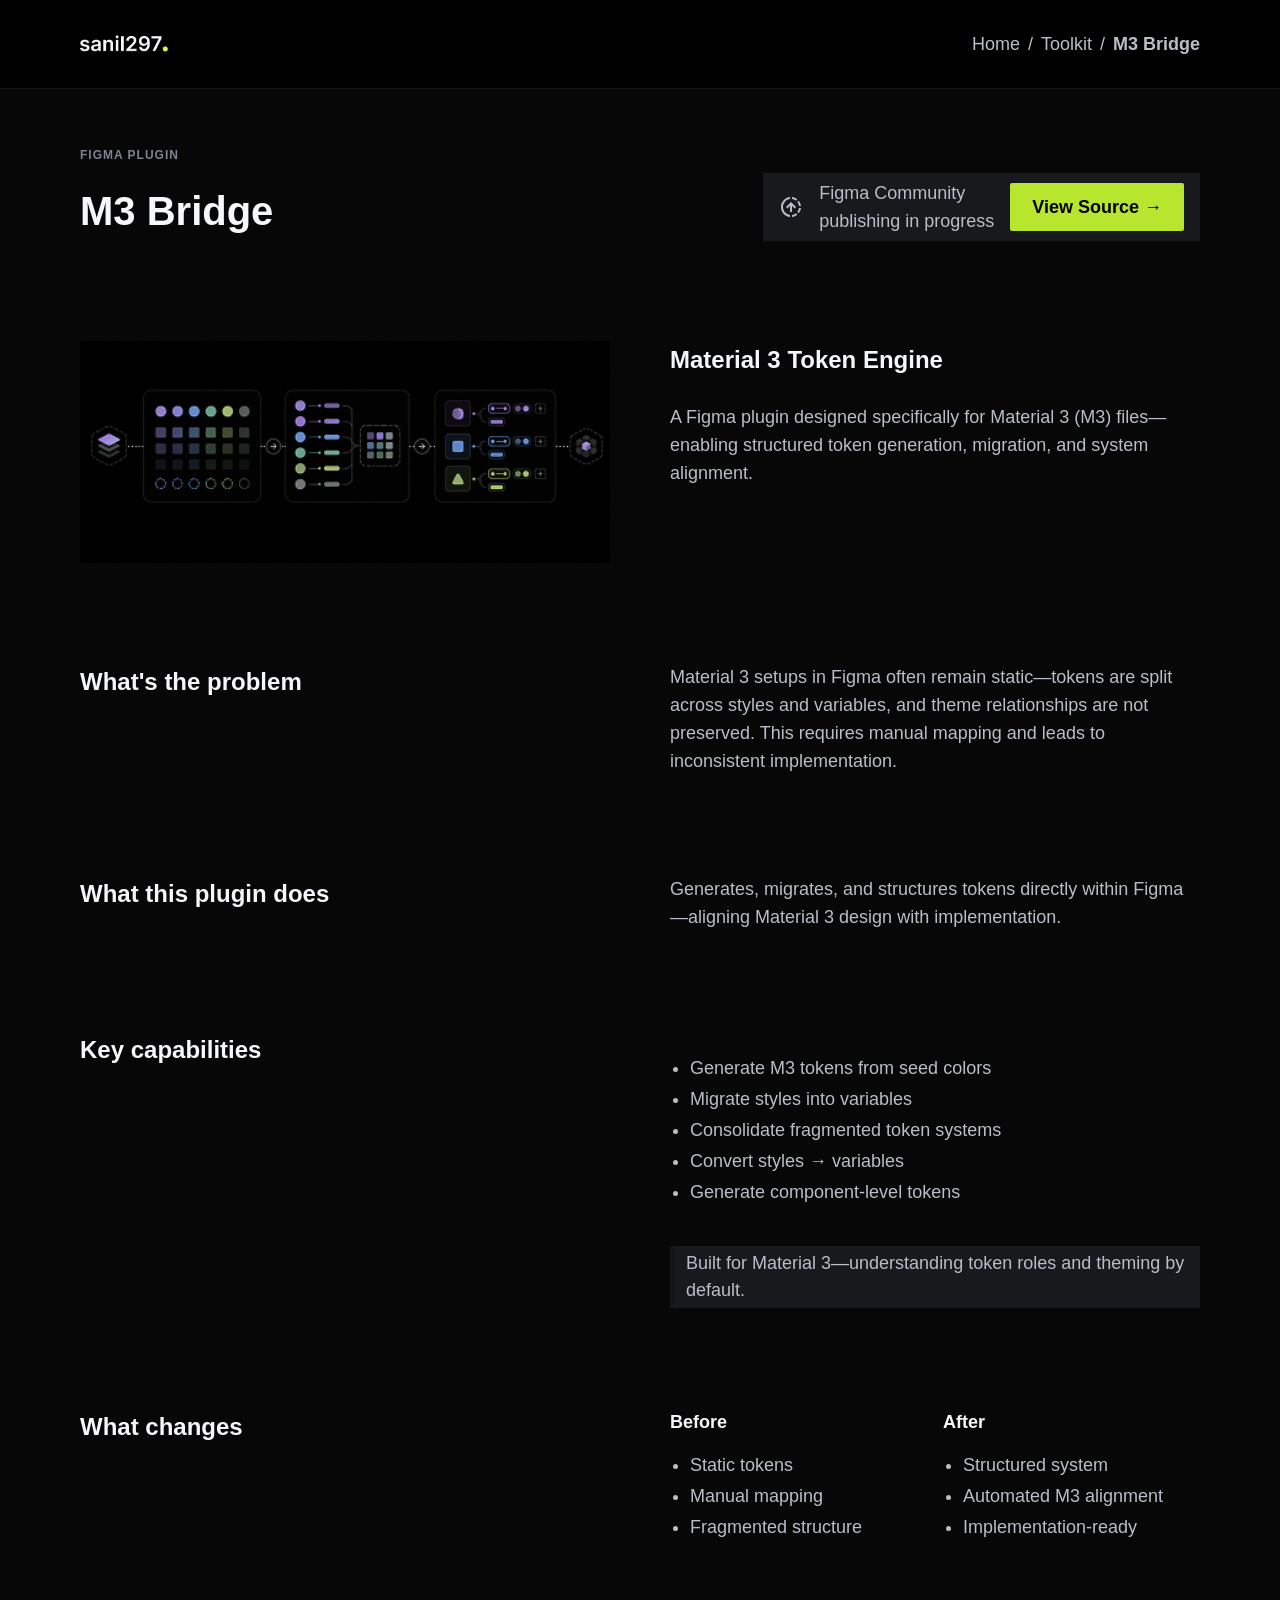
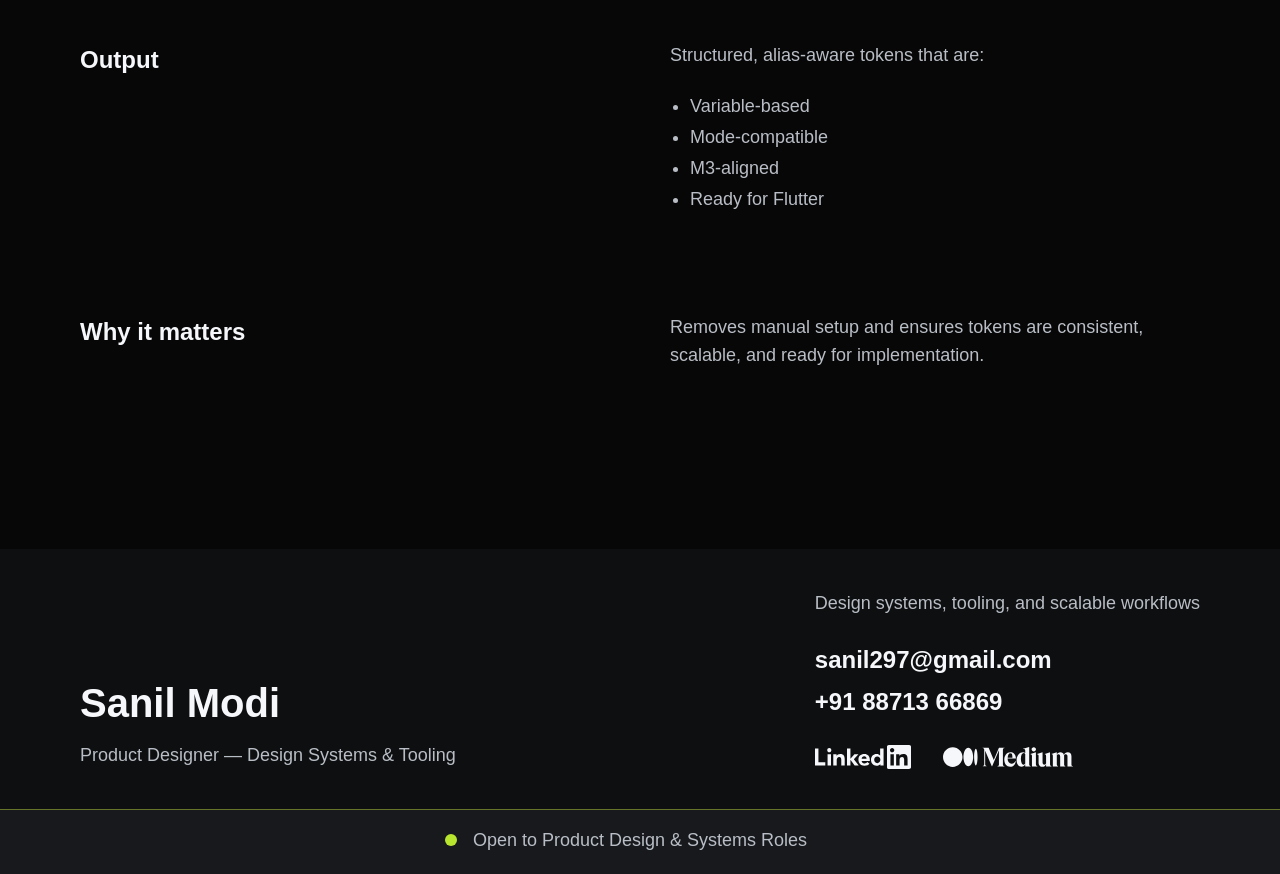
==== m3-bridge/index.html @ 2477e219 "updated path" ====
<!DOCTYPE html>
<html lang="en">

<head>

    <meta charset="UTF-8" />
    <meta name="viewport" content="width=device-width, initial-scale=1.0" />

    <title>
        M3 Bridge
    </title>

    <link rel="stylesheet" href="/style.css">

</head>

<body>
    <!-- TOP NAV -->

    <header class="navbar">
        <div class="page-container navbar-inner">
            <a href="/">
                <img class="logo_img" src="/assets/sanil297_logo.png" alt="">

            </a>

            <nav class="nav-links bdy18 txt2" id="navLinks">
                <a href="/">Home</a>
                <span>/</span>
                <a href="/#toolkit">Toolkit</a>
                <span>/</span>
                <span class="bdy18-bold">M3 Bridge</span>
            </nav>

            <div class="menu-btn" id="menuBtn">
                ☰
            </div>
        </div>
    </header>

    <div class="page-container">

        <!-- HERO -->

        <div class="workflow-hero-grid margin-bottom-100">

            <div>
                <span class="section-label mt12-bld margin-top-60 margin-bottom-20">
                    FIGMA PLUGIN
                </span>

                <h1 class="hdln40-bld">
                    M3 Bridge
                </h1>

            </div>

            <div class="note figma-note bdy18">
                <img src="/assets/upload_progress_24.svg" alt="">

                Figma Community <br>
                publishing in progress

                <a href="https://github.com/sanil297/m3-bridge" target="_blank" class="btn btn-primary">
                    <!-- View Plugin → -->
                    View Source →
                </a>
            </div>

        </div>


        <!-- CONTENT GRID -->

        <div class="workflow-problem-grid margin-bottom-100">
            <div>
                <img src="/assets/home_6.png" alt="">
            </div>
            <div>
                <h3 class="lbl24-bld">
                    Material 3 Token Engine
                </h3>
                <p class="bdy18 txt2 margin-top-24 margin-bottom-40">
                    A Figma plugin designed specifically for Material 3 (M3) files—enabling structured token generation,
                    migration, and system alignment.
                </p>
            </div>
        </div>

        <!-- SECTION -->

        <div class="workflow-problem-grid margin-bottom-100">
            <div>
                <h3 class="lbl24-bld">
                    What's the problem
                </h3>
            </div>
            <div>
                <p class="bdy18 txt2">
                    Material 3 setups in Figma often remain static—tokens are split across styles and variables, and
                    theme relationships are not preserved. This requires manual mapping and leads to inconsistent
                    implementation.
                </p>
            </div>
        </div>

        <!-- SECTION -->

        <div class="workflow-problem-grid margin-bottom-100">
            <div>
                <h3 class="lbl24-bld">
                    What this plugin does
                </h3>
            </div>
            <div>
                <p class="bdy18 txt2">
                    Generates, migrates, and structures tokens directly within Figma—aligning Material 3 design with
                    implementation.
                </p>
            </div>
        </div>

        <!-- CAPABILITIES -->

        <div class="workflow-problem-grid margin-bottom-100">

            <div>
                <h3 class="lbl24-bld">
                    Key capabilities
                </h3>
            </div>

            <div>
                <ul class="workflow-list txt2 margin-bottom-40">
                    <li>Generate M3 tokens from seed colors</li>
                    <li>Migrate styles into variables</li>
                    <li>Consolidate fragmented token systems</li>
                    <li>Convert styles → variables</li>
                    <li>Generate component-level tokens</li>
                </ul>
                <div class="token-note">
                    Built for Material 3—understanding token roles and theming by default.
                </div>
            </div>

        </div>

        <!-- BEFORE AFTER -->

        <div class="workflow-problem-grid margin-bottom-100">
            <div>
                <h3 class="lbl24-bld">
                    What changes
                </h3>
            </div>
            <div class="before-after-grid">
                <div class="compare-card">
                    <h3 class="lbl18-bld margin-bottom-16">
                        Before
                    </h3>
                    <ul class="workflow-list txt2">
                        <li>Static tokens</li>
                        <li>Manual mapping</li>
                        <li>Fragmented structure</li>
                    </ul>
                </div>
                <div class="compare-card">
                    <h3 class="lbl18-bld margin-bottom-16">
                        After
                    </h3>
                    <ul class="workflow-list txt2">
                        <li>Structured system</li>
                        <li>Automated M3 alignment</li>
                        <li>Implementation-ready</li>
                    </ul>
                </div>
            </div>
        </div>

        <!-- OUTPUT -->

        <div class="workflow-problem-grid margin-bottom-100">
            <div>
                <h3 class="lbl24-bld">
                    Output
                </h3>
            </div>
            <div>
                <p class="bdy18 txt2 margin-bottom-20">
                    Structured, alias-aware tokens that are:
                </p>
                <ul class="workflow-list txt2">
                    <li>Variable-based</li>
                    <li>Mode-compatible</li>
                    <li>M3-aligned</li>
                    <li>Ready for Flutter</li>
                </ul>
            </div>
        </div>

        <!-- Why it matters -->

        <div class="workflow-problem-grid margin-bottom-160">
            <div>
                <h3 class="lbl24-bld">
                    Why it matters
                </h3>
            </div>
            <div>
                <p class="bdy18 txt2 margin-bottom-20">
                    Removes manual setup and ensures tokens are consistent, scalable, and ready for implementation.
                </p>
            </div>
        </div>
    </div>

    <!-- FOOTER -->

    <footer class="footer" id="contact">

        <!-- MAIN -->

        <div class="page-container footer-main">

            <!-- LEFT -->

            <div class="footer-left">

                <h2 class="hdln40-bld">
                    Sanil Modi
                </h2>

                <p class="bdy18 text2">
                    Product Designer — Design Systems & Tooling
                </p>

            </div>

            <!-- RIGHT -->

            <div class="footer-right">

                <p class="bdy18 footer-note">
                    Design systems, tooling, and scalable workflows
                </p>

                <div class="footer-contact">

                    <a href="mailto:sanil297@gmail.com" class="lbl24-bld">
                        sanil297@gmail.com
                    </a>

                    <a href="tel:+918871368690" class="lbl24-bld">
                        +91 88713 66869
                    </a>

                </div>

                <div class="footer-socials">

                    <a href="https://www.linkedin.com/in/sanil297" target="_blank" class="social-link bdy18-bld">
                        <img class="linkedIn" src="/assets/linkedin.svg" alt="">
                    </a>

                    <a href="https://medium.com/@sanil297" target="_blank" class="social-link bdy18-bld">
                        <img class="medium" src="/assets/medium.svg" alt="">
                    </a>

                </div>

            </div>

        </div>

        <!-- BOTTOM -->
        <div class="footer-bottom">
            <div class="footer-live">
                <span class="live-dot dot-lg"></span>

                <p class="bdy18">
                    Open to Product Design & Systems Roles
                </p>
            </div>
        </div>

    </footer>

    <script src="/script.js"></script>
</body>

</html>
---- style.css ----
:root {

    /* =========================================
       COLORS
    ========================================== */

    --bg1: #070707;
    --bg2: #0E0F10;
    --bg3: #17191D;

    --txt1: #F5F7FA;
    --txt2: #B9BEC6;
    --txt3: #7D8490;

    --highlight: #B8E62E;

    --stroke: #151619;


    /* =========================================
       TYPOGRAPHY — FONT SIZE
    ========================================== */

    --hdln60: 80px;
    --hdln40: 40px;

    --lbl36: 36px;
    --lbl24: 24px;
    --lbl18: 18px;

    --bdy18: 18px;
    --bdy14: 14px;

    --mt12: 12px;
    --mt8: 10px;

    --code14: 14px;


    /* =========================================
       TYPOGRAPHY — LINE HEIGHT
    ========================================== */

    --lh-auto: 1;

    --lh-80: 80px;
    --lh-60: 60px;
    --lh-56: 56px;
    --lh-48: 48px;
    --lh-38: 38px;
    --lh-30: 30px;
    --lh-28: 28px;
    --lh-24: 24px;
    --lh-12: 12px;


    /* =========================================
       FONT WEIGHTS
    ========================================== */

    --fw-regular: 300;
    --fw-semibold: 600;


    /* =========================================
       SPACING
    ========================================== */

    --space-4: 4px;
    --space-8: 8px;
    --space-12: 12px;
    --space-16: 16px;
    --space-20: 20px;
    --space-24: 24px;
    --space-32: 32px;
    --space-38: 38px;
    --space-40: 40px;
    --space-48: 48px;
    --space-60: 60px;
    --space-80: 80px;
    --space-100: 100px;
    --space-120: 120px;
    --space-160: 160px;


    /* =========================================
       BORDER RADIUS
    ========================================== */

    --radius-sm: 2px;
    --radius-md: 12px;
    --radius-lg: 20px;


    /* =========================================
       CONTAINER
    ========================================== */

    --container: 1120px;
}


* {
    margin: 0;
    padding: 0;
    box-sizing: border-box;
}


html {
    scroll-behavior: smooth;
}


body {
    background: var(--bg1);
    color: var(--txt1);
    font-size: var(--bdy18);
    line-height: var(--lh-28);
    font-weight: var(--fw-regular);
    font-family: 'Inter', sans-serif;
    line-height: 1.5;
    -webkit-font-smoothing: antialiased;
}

/* PAGE CONTAINER */

.page-container {
    width: 100%;
    max-width: var(--container);
    margin: 0 auto;
}

img {
    width: 100%;
    display: block;
    object-fit: cover;
}


a {
    text-decoration: none;
}


.section {
    padding: var(--space-100) var(--space-24);
}


/* TYPOGRAPHY UTILITIES */

.hdln60-bld {
    font-size: var(--hdln60);
    line-height: var(--lh-80);
    font-weight: var(--fw-semibold);
}

.hdln40-bld {
    font-size: var(--hdln40);
    line-height: var(--lh-60);
    font-weight: var(--fw-semibold);
}

.lbl36 {
    font-size: var(--lbl36);
    line-height: var(--lh-48);
    font-weight: var(--fw-regular);
}

.lbl36-bld {
    font-size: var(--lbl36);
    line-height: var(--lh-48);
    font-weight: var(--fw-semibold);
}

.lbl24 {
    font-size: var(--lbl24);
    line-height: var(--lh-38);
    font-weight: var(--fw-regular);
}

.lbl24-bld {
    font-size: var(--lbl24);
    line-height: var(--lh-38);
    font-weight: var(--fw-semibold);
}

.lbl18-bld {
    font-size: var(--lbl18);
    line-height: var(--lh-28);
    font-weight: var(--fw-semibold);
}

.bdy18-bold {
    font-size: var(--bdy18);
    line-height: var(--lh-28);
    font-weight: var(--fw-semibold);
}

.bdy18 {
    font-size: var(--bdy18);
    line-height: var(--lh-28);
    font-weight: var(--fw-regular);
}

.bdy14 {
    font-size: var(--bdy14);
    line-height: var(--lh-24);
    font-weight: var(--fw-regular);
}

.bdy14-bld {
    font-size: var(--bdy14);
    line-height: var(--lh-24);
    font-weight: var(--fw-semibold);
}

.mt12 {
    font-size: var(--mt12);
    line-height: var(--lh-12);
    font-weight: var(--fw-semibold);
    letter-spacing: 1px;
}

.mt12-bld {
    font-size: var(--mt12);
    line-height: var(--lh-12);
    font-weight: var(--fw-semibold);
    letter-spacing: 1px;
}

.mt8-bld {
    font-size: var(--mt8);
    line-height: var(--lh-12);
    font-weight: var(--fw-semibold);
    letter-spacing: 3px;
    text-transform: uppercase;
}

.code {
    font-size: var(--code14);
    line-height: var(--lh-24);
    font-family: monospace;
}

.mt8 {
    font-size: var(--mt8);
    line-height: var(--lh-12);
    font-weight: var(--fw-semibold);
    letter-spacing: 3px;
    text-transform: uppercase;
}

.txt1 {
    color: var(--txt1);
}

.txt2 {
    color: var(--txt2);
}

.txt3 {
    color: var(--txt3);
}

/* NAVBAR */

.logo_img {
    width: 88px;
}

.navbar {
    width: 100%;
    padding: var(--space-20) var(--space-24);
    display: flex;
    justify-content: space-between;
    align-items: center;
    position: sticky;
    top: 0;
    z-index: 999;
    background: rgba(0, 0, 0, 0.95);
    backdrop-filter: blur(10px);
    border-bottom: 1px solid var(--stroke);
}

.navbar-inner {
    display: flex;
    justify-content: space-between;
    align-items: center;
}

.home {
    .nav-links {
        gap: 28px !important;
    }
}

.nav-links {
    display: flex;
    gap: 8px;
}

.nav-links a {
    color: var(--txt2);
    transition: 0.3s;
}

.nav-links a:hover {
    color: var(--highlight);
}

.menu-btn {
    display: none;
    cursor: pointer;
}


/* HERO */

.hero {
    min-height: 68vh;
    display: flex;
    align-items: center;
    justify-content: space-between;
    padding: 0 var(--space-24);
}

.hero-scroll {
    display: flex;
    justify-content: center;
    margin-top: 80px;
}

/* remove default anchor styles */
.scroll-arrow {
    position: relative;
    display: inline-block;
    width: 2px;
    height: 50px;
    background: var(--txt1);
    text-decoration: none;
}

/* arrow head */
.scroll-arrow::after {
    content: "";
    position: absolute;
    bottom: 0;
    left: 50%;
    width: 10px;
    height: 10px;
    border-right: 2px solid var(--txt1);
    border-bottom: 2px solid var(--txt1);
    transform: translateX(-50%) rotate(45deg);
}

.hero-image {
    flex: 0 0 40%;
}

.hero-image img {
    max-width: 420px;
}

.hero-content {
    flex: 0 0 60%;
}

.hero-content h1 {
    margin-bottom: 24px;
}

.hero-content h2 {
    color: var(--txt2);
    margin-bottom: 24px;
}

.hero-content p {
    color: var(--txt3);
    max-width: 520px;
}

.hero-buttons {
    display: flex;
    gap: 16px;
}

.content-width {
    max-width: 720px;
}

/* BUTTONS */

.btn {
    padding: 14px 22px;
    border-radius: var(--radius-sm);
    display: inline-flex;
    align-items: center;
    justify-content: center;
    transition: 0.3s ease;
    min-width: fit-content;
    height: 48px;
    font-size: var(--bdy18);
    line-height: var(--lh-28);
    font-weight: var(--fw-semibold);
}

.btn-primary {
    background: var(--highlight);
    color: #000;
}

.btn-primary:hover {
    transform: translateY(-2px);
}

.btn-secondary {
    border: 0.4px solid var(--highlight);
    color: var(--highlight);
}


/* SECTIONS */

.section-grid {
    display: grid;
    grid-template-columns: 1fr 1fr;
    gap: 20px;
    align-items: center;
}

.section-label {
    color: var(--txt3);
    margin-bottom: 16px;
    display: block;
}

.section-left p {
    color: var(--txt2);
    margin-bottom: 40px;
}


/* SECTION HEADER */

.section-header p {
    color: var(--txt2);
}

.tool-card:hover,
.operational-card:hover {
    transform: translateY(-4px);
    border-color: var(--highlight);
}

/* OPERATIONAL DESIGN SYSTEMS */

.operational-section {
    padding-top: 0;
}

.operational-grid {
    display: grid;
    grid-template-columns: repeat(2, 1fr);
    gap: 32px;
}

.operational-card {
    background: var(--bg2);
    overflow: hidden;
    transition: 0.3s ease;
}

.operational-card img {
    height: 180px;
    object-fit: fill;
}

.operational-content {
    padding: 40px 24px;
}

.tag-group span {
    color: var(--txt3);
    display: inline-flex;
    align-items: center;
    padding: 8px 12px;
    /* margin-bottom: 16px; */
    border-radius: 999px;
    background: var(--bg3);
    text-transform: uppercase;
}

.tag-group {
    display: flex;
    flex-wrap: wrap;
    gap: 12px;
    margin-bottom: 20px;
}

.operational-card .work-link {
    display: inline-block;
}

/* TOOLKIT */

.toolkit-border-section {
    border: 1px solid var(--stroke);
    margin-top: -40px;
    display: flex;
    flex-direction: column;
}

.content {
    flex: 1;
    padding: 48px 40px 60px;
}

.card-footer {
    padding: 16px 0px;
    border-top: 1px solid var(--stroke);
    color: var(--txt2);
    text-align: center;
}

.toolkit-grid {
    display: grid;
    grid-template-columns: repeat(2, 1fr);
    gap: 60px;
}

.tool-card {
    background: var(--bg2);
    padding: 20px 24px;
    transition: 0.3s ease;
}

.tool-card img {
    height: 180px;
    object-fit: fill;
    margin-bottom: 20px;
}

.tool-card h3 {
    margin-bottom: 6px;
}

.tool-card p {
    color: var(--txt2);
    margin-bottom: 20px;
}

.tool-card a {
    color: var(--highlight);
}

.section-footer-note {
    width: 100%;
    padding: 24px;
    margin-top: 40px;
    border-top: 1px solid var(--stroke);
    background: var(--bg2);
    text-align: center;
    color: var(--txt2);
}


/* WORK */

.work-list {
    display: flex;
    flex-direction: column;
    gap: 100px;
}

.work-item {
    display: grid;
    grid-template-columns: 140px 1fr auto;
    gap: 40px;
    align-items: start;
}

.work-item img {
    height: 120px;
    object-fit: cover;
}

.work-content h3 {
    margin: 8px 0 24px;
}

.work-content span {
    color: var(--highlight);
    display: block;
    margin-bottom: 20px;
}

.work-content p {
    color: var(--txt3);
    max-width: 700px;
}

.work-link {
    color: var(--highlight);
    white-space: nowrap;
}


/* =========================================
FOOTER
========================================= */

/* MAIN */

.footer {
    background: var(--bg2);
}

.footer-main {
    /* min-height: 640px; */
    padding: 40px 0;
    display: flex;
    justify-content: space-between;
    align-items: flex-end;
    gap: 120px;
}

/* LEFT */

.footer-left {
    display: flex;
    flex-direction: column;
    gap: 8px;
}

.footer-left p {
    color: var(--txt2);
}

/* RIGHT */

.footer-right {
    display: flex;
    flex-direction: column;
    gap: 24px;
    max-width: 620px;
}

.footer-note {
    color: var(--txt2);
}

/* CONTACT */

.footer-contact {
    display: flex;
    flex-direction: column;
    gap: 4px;
}

.footer-contact a {
    color: var(--txt1);
    text-decoration: none;
    width: fit-content;
}

/* SOCIALS */

.footer-socials {
    display: flex;
    align-items: center;
    gap: 32px;
}

.social-link {
    display: flex;
    align-items: center;
    gap: 10px;
    color: var(--txt1);
    text-decoration: none;
}

.medium {
    height: 20px;
}

.linkedIn {
    height: 24px;
}

/* BOTTOM */

.footer-bottom {
    border-top: 1px solid rgba(215, 255, 63, 0.4);
    background: var(--bg3);
    padding: 16px 24px 20px;
    text-align: center;
}

.footer-bottom p {
    color: var(--txt2);
}

/* RESPONSIVE */

@media (max-width: 900px) {

    .footer-main {
        min-height: auto;
        flex-direction: column;
        align-items: flex-start;
        gap: 80px;
        padding: 80px 24px;
    }

    .footer-right {
        gap: 40px;
    }

    .footer-contact a {
        font-size: 28px;
        line-height: 1.3;
    }

    .footer-bottom p {
        font-size: 18px;
    }

}


/* MOBILE */

@media (max-width: 900px) {

    .hero {
        flex-direction: column;
        padding-top: 120px;
    }

    .section-grid {
        grid-template-columns: 1fr;
    }

    .toolkit-grid {
        grid-template-columns: 1fr;
    }

    .work-item {
        grid-template-columns: 1fr;
    }

    .nav-links {
        position: absolute;
        top: 80px;
        right: 8%;

        background: #111;
        padding: 20px;

        border: 1px solid var(--stroke);

        flex-direction: column;

        display: none;
    }

    .nav-links span {
        display: none;
    }
    
    .nav-links.active {
        display: flex;
    }

    .menu-btn {
        display: block;
    }

    .hdln60-bld {
        font-size: 52px;
        line-height: 56px;
    }

    .hdln40-bld {
        font-size: 32px;
        line-height: 40px;
    }

    .operational-grid {
        grid-template-columns: 1fr;
    }

    .footer-socials {
        flex-wrap: wrap;
        gap: 16px;
    }
}

/* =========================================
token bridge
========================================= */

.token-note {
    background: var(--bg3);
    padding: 4px 12px;
    display: flex;
    justify-content: center;
    align-items: center;
    text-align: start;
    color: var(--txt2);
    border-left: 4px solid var(--stroke);
}

.before-after-grid {
    display: grid;
    grid-template-columns: 1fr 1fr;
    gap: 16px;
    align-items: start;
}

.compare-card {
    display: flex;
    flex-direction: column;
    align-self: start;
}

.compare-card .workflow-list {
    margin-top: 0;
}

/* =========================================
WORKFLOW PAGE
========================================= */


.workflow-hero {
    padding: 60px 24px;
}

.workflow-hero-grid {
    display: flex;
    justify-content: space-between;
    align-items: end;
    gap: 240px;
}

.workflow-hero h1 {
    margin: 12px 0 20px;
    ;
    max-width: 720px;
}

.workflow-tags {
    display: flex;
    flex-wrap: wrap;
    gap: 12px;
    margin-bottom: 32px;
}

.workflow-problem-section,
.workflow-approach,
.workflow-transformations {
    margin: 60px 24px;
}

.workflow-problem-grid,
.workflow-approach-grid,
.transformation-grid {
    display: grid;
    grid-template-columns: 1fr 1fr;
    gap: 60px;
    align-items: flex-start;
}

.workflow-caption {
    margin-top: 16px;
    color: var(--txt3);
    font-size: 12px;
}

.insight-divider-na {
    height: 1px;
    width: 60px;
    background: var(--highlight);
    margin: 0px auto;
}

.workflow-divider,
.insight-divider {
    height: 1px;
    width: 60px;
    background: var(--highlight);
    margin: 0px auto 30px;
    ;
}

.workflow-divider,
.insight-divider-bottom {
    height: 1px;
    width: 60px;
    background: var(--highlight);
    margin: 40px auto 0px;
    ;
}

.workflow-insight {
    padding: 60px 24px;
    align-items: center;
    text-align: center;
}

.workflow-list {
    margin-top: 24px;
    padding-left: 20px;
    display: flex;
    flex-direction: column;
    gap: 4px;
}

.transformation-module {
    padding: 80px 0;
    border-top: 1px solid var(--stroke);
}

.transformation-intro {
    margin-bottom: 40px;
    color: var(--txt2);
}

.copy-block {
    margin-bottom: 40px;
}

/* =========================================
MAPPING TABLE
========================================= */

.mapping-table {
    margin-top: 24px;
    border: 1px solid var(--stroke);
    width: 100%;
    /* min-width: 450px; */
}

.mapping-row {
    display: grid;

    min-height: fit-content;
    min-width: fit-content;

    border-bottom: 1px solid var(--stroke);
}

/* 2 COLUMN */

.mapping-row.two-col {
    grid-template-columns: 1fr 1fr;
}

/* 1 COLUMN */

.mapping-row.one-col {
    grid-template-columns: 1fr;
}

.mapping-row:last-child {
    border-bottom: none;
}

/* CELLS */

.mapping-row span {
    display: flex;
    align-items: center;
    padding: 8px 18px;
    line-height: 1.5;
    color: var(--txt2);
}

/* VERTICAL DIVIDER */

.mapping-row span:first-child {
    border-right: 1px solid var(--stroke);
}

/* HEADER */

.mapping-header {
    background: var(--bg3);
}

/* BOTTOM CAPTION */
.mapping-caption {
    margin-top: 24px;
    text-align: center;
    color: var(--txt3);
    max-width: 720px;
    margin-left: auto;
    margin-right: auto;
    line-height: 1.7;
}

.code-comparison {
    display: flex;
    align-items: stretch;
    gap: 4px;
    height: 100%;
    min-width: 0;
}

.code-card-wrapper {
    flex: 1;
    display: flex;
    flex-direction: column;
    height: 100%;
    min-width: 0;
}

/* CAPTION */

.code-caption {
    margin-top: 20px;
    display: flex;
    flex-direction: column;
    align-items: center;
    text-align: center;
    color: var(--txt3);
}


.code-caption span {
    color: var(--txt3);
}

.code-card {
    flex: 1;
    display: flex;
    flex-direction: column;
    justify-content: flex-start;
    background: var(--bg3);
    padding: 16px;
    min-width: 0;
    height: 100%;
    overflow: hidden;
}

.code-card pre {
    margin: 0;
    overflow-x: auto;
    overflow-y: hidden;
    white-space: pre;
    /* word-break: break-word; */
    width: 100%;
}

.code-card code {
    font-family: 'Inter', sans-serif;
    font-size: var(--bdy14);
    line-height: var(--lh-24);
    font-weight: 100;
    color: var(--txt2);
    -webkit-font-smoothing: antialiased;
    display: block;
    max-width: 100%;
}

.code-label {
    margin-bottom: 20px;
    color: var(--txt3);
    font-size: var(--mt12);
}

.comparison-arrow {
    display: flex;
    align-items: center;
    justify-content: center;
    color: var(--txt3);
    font-size: 24px;
    flex-shrink: 0;
}

.transformation-grid>* {
    min-width: 0;
}

@media (max-width: 900px) {

    .workflow-hero-grid,
    .workflow-problem-grid,
    .workflow-approach-grid,
    .transformation-grid,
    .code-comparison {
        grid-template-columns: 1fr;
        display: grid;
    }

    .comparison-arrow {
        display: none;
    }

}

.transformation-rule {
    margin-top: 32px;
    padding: 16px 20px;
    border: 1px solid var(--stroke);
    background: var(--bg2);
    color: var(--txt2);
}

.transformation-insight {
    margin-top: 32px;
    padding-top: 24px;
    border-top: 1px solid var(--stroke);
}

.transformation-insight p {
    color: var(--txt2);
    max-width: 760px;
}

.note {
    background: var(--bg3);
    height: 48px;
    display: flex;
    justify-content: center;
    align-items: center;
    text-align: center;
}

.figma-note {
    padding: 34px 16px;
    gap: 16px;
    text-align: start;
    color: var(--txt2);
}

.figma-note img {
    width: 24px;
    height: 24px;
}

.border-section {
    margin: 100px auto;
    padding: 30px;
    border: 1px solid var(--stroke);
    gap: 70px;
    display: grid;
}

.hide {
    visibility: hidden;
}

.margin-bottom-8 {
    margin-bottom: 8px !important;
}

.margin-bottom-16 {
    margin-bottom: 16px;
}

.margin-bottom-20 {
    margin-bottom: 20px;
}

.margin-bottom-40 {
    margin-bottom: var(--space-40);
}

.margin-bottom-60 {
    margin-bottom: var(--space-60);
}

.margin-bottom-80 {
    margin-bottom: 80px;
}

.margin-bottom-100 {
    margin-bottom: 100px;
}

.margin-bottom-160 {
    margin-bottom: var(--space-160);
}

.margin-top-20 {
    margin-top: 20px;
}

.margin-top-24 {
    margin-top: 24px;
}

.margin-top-40 {
    padding-top: 40px !important;
}

.margin-top-60 {
    padding-top: 60px;
}

.margin-top-80 {
    padding-top: 80px;
}

.padding-top-100 {
    padding-top: 100px;
}

.note-btn {
    justify-content: space-between;
    padding: 40px 20px;
}

/* =========================================
RESUME PAGE
========================================= */

.resume-nav {

    display: flex;
    align-items: center;

    gap: 16px;
}

.resume-nav a {
    color: var(--txt2);
    text-decoration: none;
}

.resume-nav .active {
    color: var(--txt1);
}

/* HERO */

.resume-hero {

    padding: 120px 24px 140px;

    display: flex;
    justify-content: space-between;
    align-items: center;

    gap: 80px;
}

.resume-hero-left {
    display: flex;
    flex-direction: column;
    gap: 4px;
}

.resume-tags {

    display: flex;
    flex-wrap: wrap;

    gap: 12px;

    margin-top: 8px;
}

.resume-actions {

    display: flex;
    align-items: center;

    gap: 20px;
}

/* PREVIEW SECTION */

.resume-preview-section {

    padding: 0 24px 160px;
}

.resume-preview-meta {
    display: flex;
    justify-content: space-between;
    align-items: center;
    margin-bottom: 20px;
    color: var(--txt3);
    text-transform: uppercase;
    letter-spacing: 0.08em;
    width: 74%;
    position: relative;
    left: 13%;
}

/* PDF */

.resume-preview {
    width: 75%;
    background: white;
    overflow: hidden;
    position: relative;
    left: 12.5%;
}

.resume-preview iframe {
    width: 100%;
    height: 1210px;
    display: block;
}

/* RESPONSIVE */

@media (max-width: 900px) {

    .resume-hero {

        flex-direction: column;
        align-items: flex-start;

        gap: 48px;

        padding: 80px 24px;
    }

    .resume-actions {

        flex-direction: column;
        width: 100%;

        align-items: stretch;
    }

    .resume-preview-meta {

        flex-direction: column;
        align-items: flex-start;

        gap: 12px;
    }

    .resume-preview iframe {
        height: 900px;
    }

    .before-after-grid {
        grid-template-columns: 1fr;
        gap: 60px;
    }
}

/* =========================================
LIVE TEXT
========================================= */

.footer-live {

    position: relative;

    display: inline-flex;
    align-items: center;
    justify-content: center;
}

/* DOT */

.footer-live .live-dot {

    position: absolute;

    left: -28px;
}


.live-text {

    display: flex;
    align-items: center;

    gap: 12px;
}

/* DOT */

.live-dot {

    border-radius: 50%;

    background: var(--highlight);

    flex-shrink: 0;

    animation: livePulse 1.8s infinite ease-in-out;
}

/* SIZES */

.dot-sm {
    width: var(--mt8);
    height: var(--mt8);
}

.dot-lg {
    width: var(--mt12);
    height: var(--mt12);
}

/* ANIMATION */

@keyframes livePulse {

    0% {
        opacity: 1;
        transform: scale(1);
    }

    50% {
        opacity: 0;
        transform: scale(0.85);
    }

    100% {
        opacity: 1;
        transform: scale(1);
    }
}
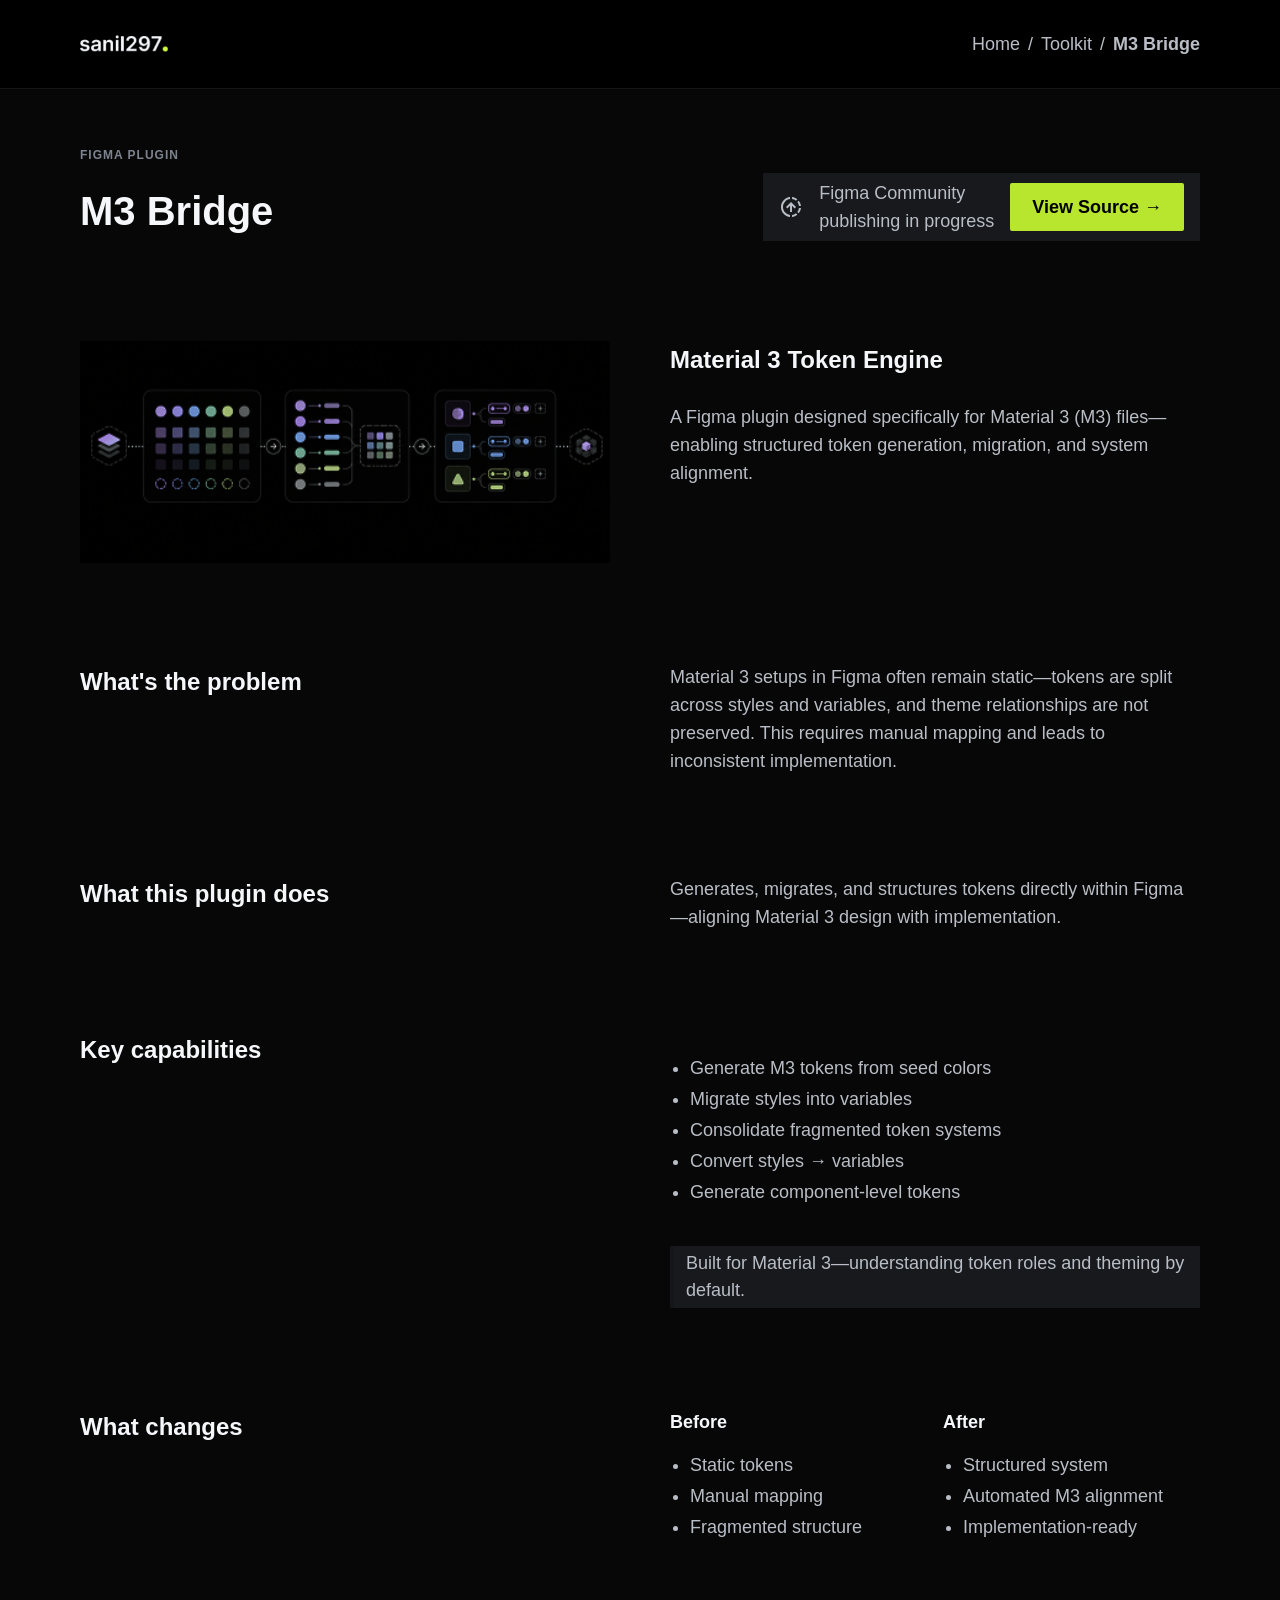
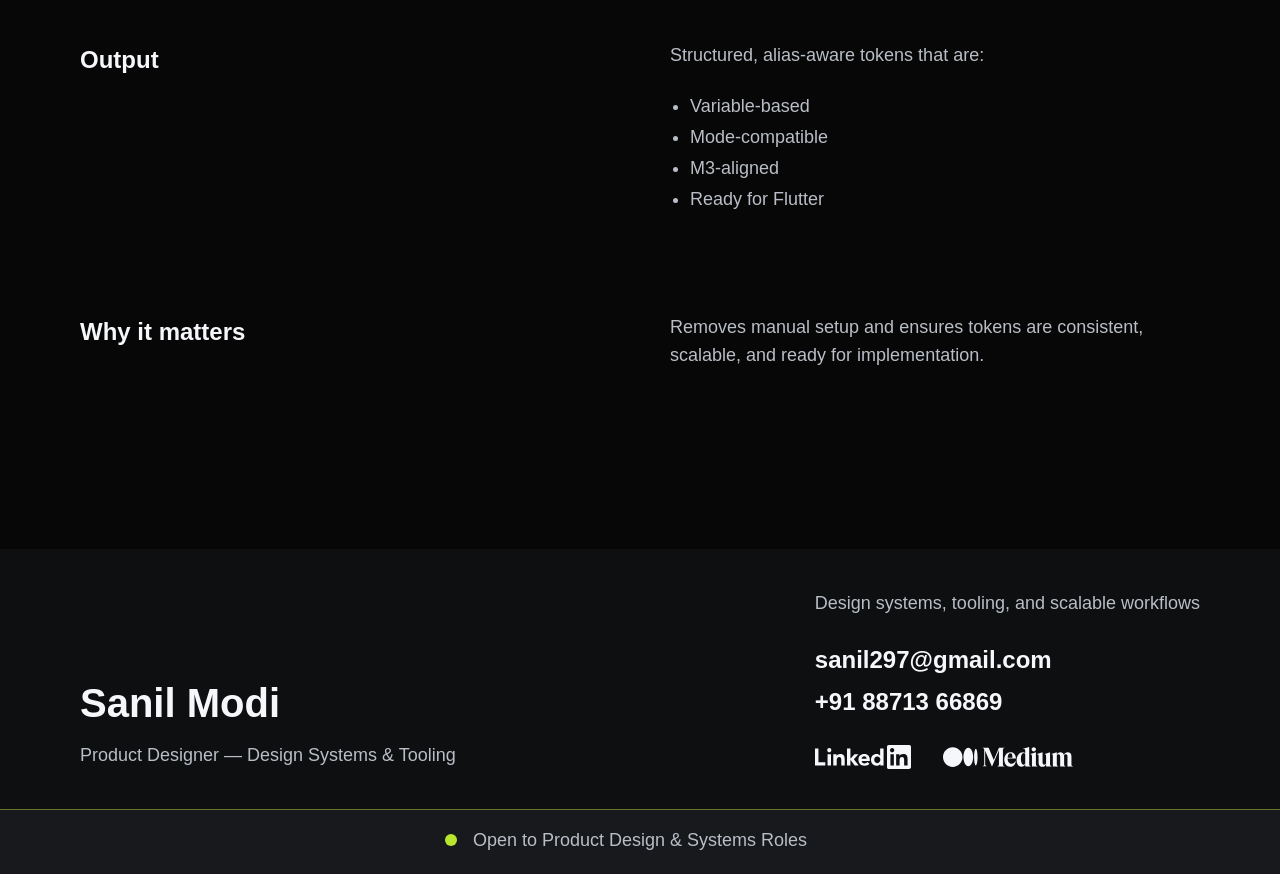
==== commit 69fe004d: "case study added" ====
--- a/m3-bridge/index.html
+++ b/m3-bridge/index.html
@@ -29,7 +29,7 @@
                 <span>/</span>
                 <a href="/#toolkit">Toolkit</a>
                 <span>/</span>
-                <span class="bdy18-bold">M3 Bridge</span>
+                <span class="bdy18-bld">M3 Bridge</span>
             </nav>
 
             <div class="menu-btn" id="menuBtn">
--- a/style.css
+++ b/style.css
@@ -135,6 +135,9 @@
     width: 100%;
     display: block;
     object-fit: cover;
+    image-rendering: auto;
+    backface-visibility: hidden;
+    transform: translateZ(0);
 }
 
 
@@ -192,7 +195,7 @@
     font-weight: var(--fw-semibold);
 }
 
-.bdy18-bold {
+.bdy18-bld {
     font-size: var(--bdy18);
     line-height: var(--lh-28);
     font-weight: var(--fw-semibold);
@@ -332,26 +335,40 @@
     margin-top: 80px;
 }
 
-/* remove default anchor styles */
 .scroll-arrow {
     position: relative;
-    display: inline-block;
+
+    display: flex;
+    align-items: center;
+    justify-content: center;
+
+    width: 80px;
+    height: 70px;
+
+    text-decoration: none;
+}
+
+/* actual line */
+.scroll-arrow::before {
+    content: "";
     width: 2px;
     height: 50px;
     background: var(--txt1);
-    text-decoration: none;
+    position: absolute;
+    top: 0;
 }
 
 /* arrow head */
 .scroll-arrow::after {
     content: "";
     position: absolute;
-    bottom: 0;
+    bottom: 18px;
     left: 50%;
     width: 10px;
     height: 10px;
     border-right: 2px solid var(--txt1);
     border-bottom: 2px solid var(--txt1);
+
     transform: translateX(-50%) rotate(45deg);
 }
 
@@ -576,34 +593,49 @@
 
 .work-item {
     display: grid;
-    grid-template-columns: 140px 1fr auto;
-    gap: 40px;
+    grid-template-columns: 180px 1fr auto;
+    gap: 30px;
     align-items: start;
 }
 
-.work-item img {
-    height: 120px;
+/* LOGO */
+
+.work-logo {
+    display: flex;
+    justify-content: center;
+}
+
+.work-logo img {
+    width: 152px;
+    height: 140px;
     object-fit: cover;
 }
 
-.work-content h3 {
-    margin: 8px 0 24px;
-}
-
-.work-content span {
-    color: var(--highlight);
-    display: block;
-    margin-bottom: 20px;
-}
-
-.work-content p {
-    color: var(--txt3);
-    max-width: 700px;
+/* CENTER */
+
+.work-main h3 {
+    color: var(--txt1);
+}
+
+/* CTA */
+
+.work-cta {
+    align-self: center;
 }
 
 .work-link {
     color: var(--highlight);
     white-space: nowrap;
+}
+
+/* DETAIL CARD */
+
+.work-detail-card {
+    width: 90%;
+    background: var(--bg2);
+    padding: 24px;
+    margin: -30px 0px 0px 48px;
+    align-self: center;
 }
 
 
@@ -769,7 +801,7 @@
     .nav-links span {
         display: none;
     }
-    
+
     .nav-links.active {
         display: flex;
     }
@@ -875,9 +907,9 @@
 }
 
 .workflow-caption {
-    margin-top: 16px;
     color: var(--txt3);
     font-size: 12px;
+    text-align: center;
 }
 
 .insight-divider-na {
@@ -1166,6 +1198,10 @@
     margin-bottom: 20px;
 }
 
+.margin-bottom-24 {
+    margin-bottom: 24px;
+}
+
 .margin-bottom-40 {
     margin-bottom: var(--space-40);
 }
@@ -1186,6 +1222,14 @@
     margin-bottom: var(--space-160);
 }
 
+.margin-top-0 {
+    margin-top: 0px;
+}
+
+.margin-top-16 {
+    margin-top: 16px !important;
+}
+
 .margin-top-20 {
     margin-top: 20px;
 }
@@ -1200,6 +1244,10 @@
 
 .margin-top-60 {
     padding-top: 60px;
+}
+
+.margin-top-70 {
+    padding-top: 70px;
 }
 
 .margin-top-80 {
